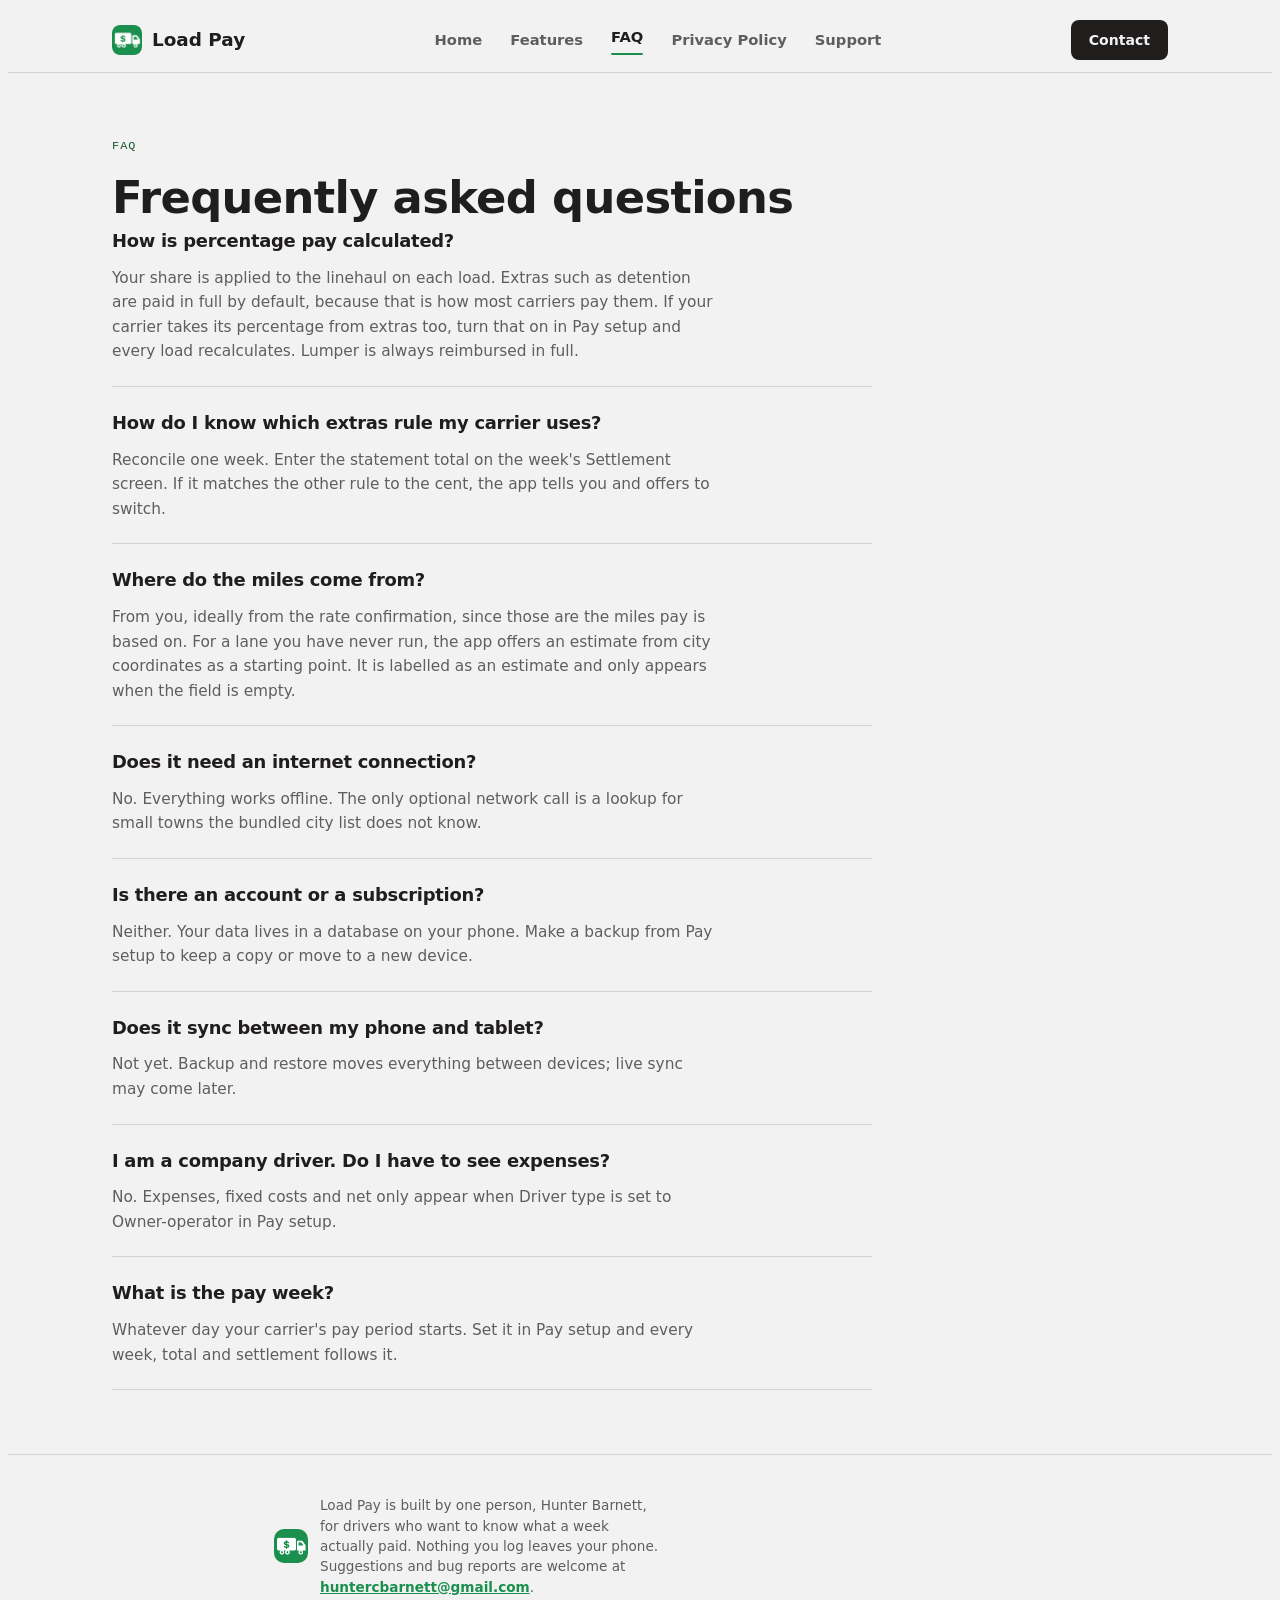
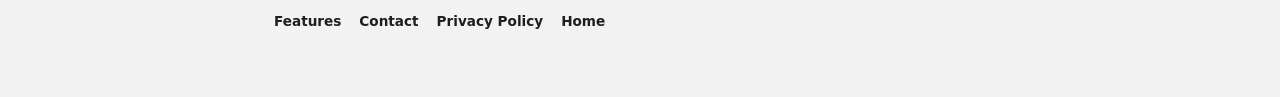
==== faq/index.html @ f5bc5a1c "Load Pay site: home, features, FAQ, privacy policy, support" ====
<!DOCTYPE html>
<html lang="en">
<head>
<meta charset="UTF-8">
<meta name="viewport" content="width=device-width, initial-scale=1.0">
<title>FAQ — Load Pay</title>
<meta name="description" content="Common questions about how Load Pay calculates percentage pay, handles extras, estimates miles and stores data.">
<link rel="icon" href="../assets/logo.png">
<link href="../assets/style.css" rel="stylesheet">
</head>
<body>

<nav class="nav">
  <div class="wrap nav-inner">
    <a class="brand" href="../">
      <img src="../assets/logo.png" alt="" width="30" height="30" style="border-radius:8px">
      <span class="brand-text">Load Pay</span>
    </a>
    <div class="nav-links">
      <a href="../">Home</a>
      <a href="../features/">Features</a>
      <a href="../faq/" aria-current="page">FAQ</a>
      <a href="../privacy/">Privacy Policy</a>
      <a href="../support/">Support</a>
    </div>
    <div class="nav-right">
      <a class="nav-cta" href="mailto:huntercbarnett@gmail.com">Contact</a>
      <details class="nav-menu">
        <summary aria-label="Menu">
          <span class="burger" aria-hidden="true"></span>
          <span class="burger-label">Menu</span>
        </summary>
        <div class="nav-menu-panel">
          <a href="../">Home</a>
          <a href="../features/">Features</a>
          <a href="../faq/" aria-current="page">FAQ</a>
          <a href="../privacy/">Privacy Policy</a>
          <a href="../support/">Support</a>
          <a class="menu-cta" href="mailto:huntercbarnett@gmail.com">Contact</a>
        </div>
      </details>
    </div>
  </div>
</nav>

<div class="wrap">
  <header class="page-head">
    <span class="kicker">FAQ</span>
    <h1>Frequently asked questions</h1>
  </header>
  <div class="faq">
    <div class="faq-item"><h3 class="faq-q">How is percentage pay calculated?</h3><p class="faq-a">Your share is applied to the linehaul on each load. Extras such as detention are paid in full by default, because that is how most carriers pay them. If your carrier takes its percentage from extras too, turn that on in Pay setup and every load recalculates. Lumper is always reimbursed in full.</p></div>
    <div class="faq-item"><h3 class="faq-q">How do I know which extras rule my carrier uses?</h3><p class="faq-a">Reconcile one week. Enter the statement total on the week's Settlement screen. If it matches the other rule to the cent, the app tells you and offers to switch.</p></div>
    <div class="faq-item"><h3 class="faq-q">Where do the miles come from?</h3><p class="faq-a">From you, ideally from the rate confirmation, since those are the miles pay is based on. For a lane you have never run, the app offers an estimate from city coordinates as a starting point. It is labelled as an estimate and only appears when the field is empty.</p></div>
    <div class="faq-item"><h3 class="faq-q">Does it need an internet connection?</h3><p class="faq-a">No. Everything works offline. The only optional network call is a lookup for small towns the bundled city list does not know.</p></div>
    <div class="faq-item"><h3 class="faq-q">Is there an account or a subscription?</h3><p class="faq-a">Neither. Your data lives in a database on your phone. Make a backup from Pay setup to keep a copy or move to a new device.</p></div>
    <div class="faq-item"><h3 class="faq-q">Does it sync between my phone and tablet?</h3><p class="faq-a">Not yet. Backup and restore moves everything between devices; live sync may come later.</p></div>
    <div class="faq-item"><h3 class="faq-q">I am a company driver. Do I have to see expenses?</h3><p class="faq-a">No. Expenses, fixed costs and net only appear when Driver type is set to Owner-operator in Pay setup.</p></div>
    <div class="faq-item"><h3 class="faq-q">What is the pay week?</h3><p class="faq-a">Whatever day your carrier's pay period starts. Set it in Pay setup and every week, total and settlement follows it.</p></div>
  </div>
</div>

<footer>
  <div class="wrap footer-inner">
    <div class="footer-brand">
      <img src="../assets/logo.png" alt="" width="34" height="34" style="border-radius:10px;flex-shrink:0;">
      <p>Load Pay is built by one person, Hunter Barnett, for drivers who want to know
      what a week actually paid. Nothing you log leaves your phone. Suggestions and
      bug reports are welcome at <a href="mailto:huntercbarnett@gmail.com">huntercbarnett@gmail.com</a>.</p>
    </div>
    <div class="footer-links">
      <a href="../features/">Features</a>
      <a href="mailto:huntercbarnett@gmail.com">Contact</a>
      <a href="../privacy/">Privacy Policy</a>
      <a href="../">Home</a>
    </div>
  </div>
</footer>
</body>
</html>
---- assets/style.css ----
:root {
    --paper: #F3F2F2;
    --paper-raised: #FAF9F9;
    --ink: #201E1D;
    --ink-soft: #605D5D;
    --accent: #1A8F4E;
    --accent-text: #0F522D;
    --accent-ink: #F7F7F7;
    --teal: #1A8F4E;
    --teal-soft: #EBF7EF;
    --line: #D7D3D3;
    --line-soft: #EAE7E7;
    --card: #FFFFFF;
    --shadow: 20 6% 20%;

    --font-display: -apple-system, "SF Pro Display", "Segoe UI", system-ui, sans-serif;
    --font-body: -apple-system, "SF Pro Text", "Segoe UI", system-ui, sans-serif;
    --font-mono: "SF Mono", Menlo, Consolas, monospace;
  }

  @media (prefers-color-scheme: dark) {
    :root:not([data-theme="light"]) {
      --paper: #151413;
      --paper-raised: #1E1C1B;
      --ink: #F3F2F2;
      --ink-soft: #B6B1B0;
      --accent: #2FA86A;
      --accent-text: #7BD0A2;
      --accent-ink: #07160D;
      --teal: #2FA86A;
      --teal-soft: #12331F;
      --line: #433E3D;
      --line-soft: #2A2726;
      --card: #211F1E;
      --shadow: 20 6% 2%;
    }
  }
  :root[data-theme="dark"] {
    --paper: #151413;
    --paper-raised: #1E1C1B;
    --ink: #F3F2F2;
    --ink-soft: #B6B1B0;
    --accent: #2FA86A;
    --accent-text: #7BD0A2;
    --accent-ink: #07160D;
    --teal: #2FA86A;
    --teal-soft: #12331F;
    --line: #433E3D;
    --line-soft: #2A2726;
    --card: #211F1E;
    --shadow: 20 6% 2%;
  }

  * { box-sizing: border-box; }
  body {
    background: var(--paper);
    color: var(--ink);
    font-family: var(--font-body);
    font-size: 16px;
    line-height: 1.6;
    -webkit-font-smoothing: antialiased;
  }
  h1, h2, h3, h4 { font-family: var(--font-display); font-weight: 800; letter-spacing: -0.015em; text-wrap: balance; margin: 0; color: var(--ink); }
  p { margin: 0; }
  a { color: inherit; }
  ::selection { background: var(--accent); color: var(--accent-ink); }
  :focus-visible { outline: 2px solid var(--teal); outline-offset: 3px; border-radius: 4px; }

  .wrap { max-width: 1120px; margin: 0 auto; padding: 0 32px; }
  @media (max-width: 640px) { .wrap { padding: 0 20px; } }

  /* ---------- Nav ---------- */
  .nav {
    position: sticky; top: 0; z-index: 40;
    background: color-mix(in srgb, var(--paper) 88%, transparent);
    backdrop-filter: blur(10px);
    border-bottom: 1px solid var(--line);
  }
  .nav-inner {
    display: flex; align-items: center; justify-content: space-between;
    height: 64px;
    /* A real gap, so the links and the Contact button can never end up
       touching — which is how they came to overlap on a tablet. */
    gap: 20px;
  }
  .brand { flex-shrink: 0; display: flex; align-items: center; gap: 10px; font-family: var(--font-display); font-weight: 600; font-size: 1.15rem; text-decoration: none; }
  .brand-mark {
    width: 30px; height: 30px; border-radius: 9px;
    background: var(--accent); color: var(--accent-ink);
    display: flex; align-items: center; justify-content: center;
    font-family: var(--font-mono); font-weight: 500; font-size: 0.8rem;
    flex-shrink: 0;
  }
  /* The gap shrinks with the viewport rather than holding 28px until the
     whole row stops fitting. The six links plus the brand and the button
     needed 784px, but the links only hid below 760px — so between those
     two numbers the row overflowed and the Contact button sat on top of
     the last link. Reported on an Android tablet, where the fallback font
     renders wider than it does here and the squeeze starts sooner. */
  .nav-links {
    display: flex; align-items: center; font-weight: 600;
    gap: clamp(14px, 2.2vw, 28px); font-size: 0.92rem;
    min-width: 0;
  }
  .nav-links a { text-decoration: none; color: var(--ink-soft); transition: color .15s; }
  .nav-links a:hover { color: var(--ink); }
  /* The nav mixes two kinds of link: five that scroll this page, two that
     leave it. Styled identically they read as one list and the jump to a
     different page comes as a surprise, so the two groups are separated
     and the ones that navigate carry a mark. */
  .nav-divider {
    width: 1px; height: 18px; background: var(--line); flex-shrink: 0;
  }
  .nav-away::after {
    content: "↗"; font-size: 0.78em; margin-left: 3px;
    vertical-align: 1px; opacity: 0.65;
  }

  .menu-heading {
    font-family: var(--font-mono); font-size: 0.66rem; font-weight: 500;
    text-transform: uppercase; letter-spacing: 0.08em;
    color: var(--ink-soft); padding: 10px 14px 4px;
  }
  .nav-menu-panel .menu-heading:first-child { padding-top: 4px; }
  .nav-cta {
    background: var(--ink); color: var(--paper);
    padding: 9px 18px; border-radius: 8px; text-decoration: none;
    font-size: 0.88rem; font-weight: 700;
    /* Neither of these may be squashed to make room: a half-width
       Contact button is what overlapping looks like from the other side. */
    flex-shrink: 0; white-space: nowrap;
  }
  /* Hidden well before the row actually runs out of room, so a device
     whose fonts render a little wider still has slack. Raised from 900
     when a seventh link was added — the number has to move with the
     content, which is the trap the original 760 fell into.
     Below this the menu button takes over: hiding the links without
     replacing them left About and the Privacy Policy reachable only from
     the footer, which is not navigation. */
  @media (max-width: 1000px) { .nav-links { display: none; } }

  .nav-right { display: flex; align-items: center; gap: 10px; flex-shrink: 0; }

  /* A native <details>, so the menu opens with no JavaScript at all. The
     small script at the end of the page only closes it after a tap. */
  .nav-menu { position: relative; display: none; }
  /* Wherever the menu exists, it holds everything — including Contact.
     One place to look beats a button in the row and a list beside it. */
  @media (max-width: 1000px) {
    .nav-menu { display: block; }
    .nav-cta { display: none; }
  }

  .nav-menu > summary {
    list-style: none; cursor: pointer; user-select: none;
    display: flex; align-items: center; gap: 8px;
    padding: 8px 14px 8px 12px; border-radius: 8px;
    border: 1px solid var(--line); background: var(--paper-raised);
    font-size: 0.86rem; font-weight: 700; color: var(--ink);
  }
  .nav-menu > summary::-webkit-details-marker { display: none; }
  .nav-menu > summary:hover { border-color: var(--accent); }

  /* Three bars drawn from one element, so there is no icon to load. */
  .burger {
    width: 16px; height: 2px; border-radius: 2px; background: currentColor;
    position: relative; display: block; flex-shrink: 0;
  }
  .burger::before, .burger::after {
    content: ""; position: absolute; left: 0; width: 16px; height: 2px;
    border-radius: 2px; background: currentColor;
  }
  .burger::before { top: -5px; }
  .burger::after { top: 5px; }
  .nav-menu[open] .burger { background: transparent; }
  .nav-menu[open] .burger::before { top: 0; transform: rotate(45deg); }
  .nav-menu[open] .burger::after { top: 0; transform: rotate(-45deg); }

  .nav-menu-panel {
    position: absolute; right: 0; top: calc(100% + 10px);
    min-width: 208px; padding: 8px;
    display: flex; flex-direction: column;
    background: var(--card); border: 1px solid var(--line);
    border-radius: 12px; box-shadow: 0 14px 34px -12px rgba(0,0,0,0.3);
  }
  .nav-menu-panel a {
    padding: 11px 14px; border-radius: 8px; text-decoration: none;
    font-size: 0.95rem; font-weight: 600; color: var(--ink);
  }
  .nav-menu-panel a:hover { background: var(--line-soft); }
  /* The one action in a list of destinations, so it is set apart. */
  .menu-cta {
    margin-top: 6px; padding-top: 14px;
    border-top: 1px solid var(--line); border-radius: 0 0 8px 8px;
    color: var(--accent-text);
  }

  @media (max-width: 400px) { .burger-label { display: none; } }

  /* The wordmark stays: with Contact in the menu the row is only the
     brand and the menu button, which fits a 320 phone with room to
     spare. It was hidden while all three had to share 375px. */

  /* ---------- Hero ---------- */
  .hero { padding: 76px 0 64px; }
  .hero-grid { display: grid; grid-template-columns: 1.05fr 0.95fr; gap: 56px; align-items: center; }
  @media (max-width: 900px) { .hero-grid { grid-template-columns: 1fr; gap: 44px; } }

  .hero h1 {
    margin-top: 4px;
    font-size: clamp(2.6rem, 5vw, 3.7rem);
    font-weight: 600; line-height: 1.04; letter-spacing: -0.01em;
  }
  .hero h1 em { font-style: italic; color: var(--accent-text); }
  .hero-sub {
    margin-top: 22px; font-size: 1.14rem; color: var(--ink-soft);
    max-width: 46ch; line-height: 1.65;
  }
  .hero-actions { display: flex; flex-wrap: wrap; gap: 14px; margin-top: 32px; }
  .btn {
    display: inline-flex; align-items: center; gap: 9px;
    padding: 13px 22px; border-radius: 9px; font-weight: 700; font-size: 0.96rem;
    text-decoration: none; border: 1px solid transparent; cursor: pointer;
    transition: transform .15s, box-shadow .15s;
  }
  .btn:hover { transform: translateY(-1px); }
  .btn-primary { background: var(--ink); color: var(--paper); }
  .btn-primary:hover { box-shadow: 0 8px 20px -8px hsl(var(--shadow) / 0.5); }
  .btn-ghost { background: transparent; border-color: var(--line); color: var(--ink); }
  .btn-ghost:hover { border-color: var(--ink-soft); }

  .hero-note { margin-top: 20px; font-size: 0.86rem; color: var(--ink-soft); display: flex; align-items: center; gap: 8px; }

  /* ---------- Hero screenshot ---------- */
  .board-mock {
    background: var(--card); border: 1px solid var(--line);
    border-radius: 20px; padding: 10px;
    box-shadow: 0 24px 60px -30px hsl(var(--shadow) / 0.45);
    max-width: 360px; margin: 0 auto;
  }
  .board-mock img {
    display: block; width: 100%; border-radius: 13px;
    /* The real screenshot is a light UI regardless of site theme — same
       reasoning as the app itself, which has no dark mode of its own. */
  }
  .shot-caption {
    text-align: center; font-size: 0.78rem; color: var(--ink-soft);
    margin-top: 12px; font-family: var(--font-mono);
  }

  /* ---------- Gallery ---------- */
  .gallery { display: grid; grid-template-columns: 1fr 1fr; gap: 40px; align-items: start; }
  @media (max-width: 760px) { .gallery { grid-template-columns: 1fr; } }
  .gallery-shot {
    background: var(--card); border: 1px solid var(--line); border-radius: 18px;
    padding: 10px; box-shadow: 0 20px 45px -28px hsl(var(--shadow) / 0.4);
  }
  .gallery-shot img { display: block; width: 100%; border-radius: 11px; }
  .gallery-text h3 { font-size: 1.2rem; font-weight: 700; font-family: var(--font-body); margin-bottom: 10px; }
  .gallery-text p { color: var(--ink-soft); font-size: 0.96rem; line-height: 1.6; }
  .gallery-col { display: flex; flex-direction: column; gap: 18px; }
  @media (max-width: 760px) { .gallery-col { order: -1; } }

  /* ---------- Section shell ---------- */
  section { padding: 84px 0; border-top: 1px solid var(--line); }
  .section-head { max-width: 640px; margin-bottom: 48px; }
  .kicker {
    font-family: var(--font-mono); font-size: 0.74rem; font-weight: 500;
    text-transform: uppercase; letter-spacing: 0.09em; color: var(--accent-text); margin-bottom: 12px; display: block;
  }
  .section-head h2 { font-size: clamp(1.7rem, 3vw, 2.3rem); font-weight: 600; }
  .section-head p { margin-top: 14px; font-size: 1.05rem; color: var(--ink-soft); }

  /* ---------- Feature grid ---------- */
  .feature-grid { display: grid; grid-template-columns: repeat(3, 1fr); gap: 1px; background: var(--line); border: 1px solid var(--line); border-radius: 16px; overflow: hidden; }
  @media (max-width: 860px) { .feature-grid { grid-template-columns: repeat(2, 1fr); } }
  @media (max-width: 560px) { .feature-grid { grid-template-columns: 1fr; } }
  .feature {
    background: var(--card); padding: 28px 26px; display: flex; flex-direction: column; gap: 14px;
  }
  .feature .icon {
    width: 38px; height: 38px; border-radius: 10px; background: var(--line-soft);
    display: flex; align-items: center; justify-content: center; color: var(--teal);
  }
  .feature h3 { font-size: 1.05rem; font-weight: 700; font-family: var(--font-body); }
  .feature p { font-size: 0.92rem; color: var(--ink-soft); line-height: 1.55; }
  .feature .tag {
    font-family: var(--font-mono); font-size: 0.7rem; color: var(--ink-soft);
    background: var(--paper-raised); border: 1px solid var(--line); padding: 2px 8px;
    border-radius: 100px; align-self: flex-start; margin-top: -2px;
  }

  /* ---------- Stats ---------- */
  .stats { display: grid; grid-template-columns: repeat(3, 1fr); gap: 28px; }
  @media (max-width: 760px) { .stats { grid-template-columns: 1fr; } }
  .stat .num { font-family: var(--font-display); font-size: 2.6rem; font-weight: 600; color: var(--ink); font-variant-numeric: tabular-nums; }
  .stat .num span { color: var(--accent-text); }
  .stat .label { margin-top: 6px; font-size: 0.9rem; color: var(--ink-soft); max-width: 24ch; }

  .quote-block {
    margin-top: 56px; padding: 32px 36px; background: var(--paper-raised);
    border-left: 3px solid var(--accent); border-radius: 4px 14px 14px 4px;
  }
  .quote-block p { font-family: var(--font-display); font-size: 1.28rem; font-style: italic; line-height: 1.5; color: var(--ink); }
  .quote-block cite { display: block; margin-top: 14px; font-family: var(--font-body); font-style: normal; font-size: 0.86rem; color: var(--ink-soft); font-weight: 600; }

  /* ---------- Docs ---------- */
  #docs { padding-top: 84px; }
  .docs-layout { display: grid; grid-template-columns: 220px 1fr; gap: 56px; align-items: start; }
  @media (max-width: 860px) { .docs-layout { grid-template-columns: 1fr; } }

  .docs-nav { position: sticky; top: 84px; display: flex; flex-direction: column; gap: 2px; }
  @media (max-width: 860px) { .docs-nav { position: static; flex-direction: row; flex-wrap: wrap; margin-bottom: 8px; } }
  .docs-nav-group { margin-bottom: 18px; }
  .docs-nav-title { font-family: var(--font-mono); font-size: 0.68rem; text-transform: uppercase; letter-spacing: 0.08em; color: var(--ink-soft); margin-bottom: 8px; display: block; }
  .docs-nav a {
    display: block; padding: 6px 10px; margin-left: -10px; border-radius: 7px;
    font-size: 0.89rem; color: var(--ink-soft); text-decoration: none; font-weight: 600;
  }
  .docs-nav a:hover { background: var(--line-soft); color: var(--ink); }

  .doc-section { margin-bottom: 52px; scroll-margin-top: 84px; }
  .doc-section h3 {
    font-size: 1.28rem; font-weight: 600; padding-bottom: 14px; margin-bottom: 20px;
    border-bottom: 1px solid var(--line); display: flex; align-items: center; gap: 12px;
  }
  .doc-num {
    font-family: var(--font-mono); font-size: 0.78rem; color: var(--teal);
    background: var(--teal-soft); width: 26px; height: 26px; border-radius: 7px;
    display: flex; align-items: center; justify-content: center; flex-shrink: 0;
  }
  .doc-section p { color: var(--ink-soft); margin-bottom: 14px; max-width: 68ch; }
  .doc-section p:last-child { margin-bottom: 0; }
  .doc-section strong { color: var(--ink); font-weight: 700; }
  .doc-section ul, .doc-section ol { margin: 0 0 14px; padding-left: 22px; color: var(--ink-soft); max-width: 66ch; }
  .doc-section li { margin-bottom: 8px; line-height: 1.55; }
  .doc-section li::marker { color: var(--teal); font-weight: 700; }
  .setting {
    font-family: var(--font-mono); font-size: 0.82rem; color: var(--ink);
    background: var(--paper-raised); border: 1px solid var(--line);
    padding: 1px 7px; border-radius: 5px; white-space: nowrap;
  }
  .callout {
    background: var(--paper-raised); border: 1px solid var(--line); border-radius: 10px;
    padding: 16px 18px; margin: 18px 0; font-size: 0.92rem; color: var(--ink-soft);
    display: flex; gap: 12px;
  }
  .callout .mark { color: var(--accent-text); font-weight: 700; flex-shrink: 0; font-family: var(--font-mono); }
  .callout.privacy { border-color: color-mix(in srgb, var(--teal) 40%, var(--line)); }
  .callout.privacy .mark { color: var(--teal); }

  /* ---------- FAQ ---------- */
  .faq { max-width: 760px; }
  .faq-item { border-bottom: 1px solid var(--line); padding: 22px 0; }
  .faq-item:first-child { padding-top: 0; }
  .faq-q { font-family: var(--font-display); font-size: 1.12rem; font-weight: 600; margin-bottom: 10px; }
  .faq-a { color: var(--ink-soft); font-size: 0.96rem; max-width: 62ch; }

  /* ---------- Footer ---------- */
  footer { padding: 48px 0 60px; }
  .footer-inner { display: flex; justify-content: space-between; align-items: flex-end; flex-wrap: wrap; gap: 20px; }
  .footer-brand { display: flex; align-items: center; gap: 14px; }
  .footer-inner p { font-size: 0.85rem; color: var(--ink-soft); max-width: 40ch; line-height: 1.6; }
  .footer-links { display: flex; gap: 20px; font-size: 0.86rem; font-weight: 700; }
  .footer-links a { text-decoration: none; color: var(--ink); }
  .footer-links a:hover { color: var(--teal); }

  /* ---------- About teaser ---------- */
  #about-teaser { border-top: 1px solid var(--line); }
  .about-teaser-card {
    display: flex; align-items: center; justify-content: space-between;
    gap: 32px; flex-wrap: wrap;
    background: var(--paper-raised); border: 1px solid var(--line);
    border-left: 3px solid var(--accent);
    border-radius: 16px; padding: 32px 34px;
  }
  .about-teaser-card h2 { font-size: 1.5rem; font-weight: 600; }
  .about-teaser-card p {
    margin-top: 12px; color: var(--ink-soft); max-width: 58ch;
    font-size: 0.98rem;
  }
  .about-teaser-card .btn { flex-shrink: 0; }

  /* ---------- Support ---------- */
  .support-grid { display: flex; flex-wrap: wrap; gap: 16px; }
  .support-card {
    display: flex; align-items: center; gap: 14px; min-width: 236px;
    background: var(--card); border: 1px solid var(--line); border-radius: 12px;
    padding: 15px 20px; text-decoration: none; color: var(--ink);
    transition: border-color .15s, transform .15s;
  }
  .support-card:hover { border-color: var(--accent); transform: translateY(-2px); }
  .support-card:focus-visible { outline: 2px solid var(--accent); outline-offset: 3px; }
  .support-mark {
    width: 40px; height: 40px; border-radius: 11px; flex-shrink: 0;
    display: grid; place-items: center;
    font-family: var(--font-display); font-weight: 700; font-size: 1.15rem;
    background: var(--accent); color: var(--accent-ink);
  }
  .support-mark.cash { background: var(--teal); color: var(--paper-raised); }
  .support-name { font-weight: 700; font-size: 0.95rem; display: block; }
  .support-handle { font-family: var(--font-mono); font-size: 0.83rem; color: var(--ink-soft); }

  /* ---------- Hero ---------- */
  header.hero { padding: 68px 0 8px; }
  .kicker {
    font-family: var(--font-mono); font-size: 0.74rem; font-weight: 500;
    text-transform: uppercase; letter-spacing: 0.09em; color: var(--accent-text);
    margin-bottom: 16px; display: block;
  }
  h1 { font-size: clamp(2.1rem, 5.2vw, 3.1rem); font-weight: 600; line-height: 1.12; }
  .lede {
    margin-top: 24px; font-size: 1.12rem; line-height: 1.62;
    color: var(--ink-soft); max-width: 56ch;
  }
  /* A rule that reads as a signature stroke rather than a divider. */
  .lede::before {
    content: ""; display: block; width: 54px; height: 3px; border-radius: 2px;
    background: var(--accent); margin-bottom: 24px;
  }

  main { padding-bottom: 40px; }
  .about-section { margin-top: 56px; scroll-margin-top: 80px; }
  .about-section h2 {
    font-size: 1.32rem; font-weight: 600; padding-bottom: 12px; margin-bottom: 18px;
    border-bottom: 1px solid var(--line);
  }
  .about-section p { color: var(--ink-soft); margin-bottom: 14px; max-width: 66ch; }
  .about-section p:last-child { margin-bottom: 0; }


  /* ---------- The honest three ---------- */
  /* Three across where they fit, one across where they don't — never two
     with a third stranded on its own row, which is what 240px gave at this
     column width. */
  .honest-grid {
    display: grid; gap: 16px; margin-top: 26px;
    grid-template-columns: repeat(auto-fit, minmax(205px, 1fr));
  }
  @media (max-width: 700px) { .honest-grid { grid-template-columns: 1fr; } }
  .honest-card {
    background: var(--card); border: 1px solid var(--line);
    border-radius: 14px; padding: 22px 24px 24px;
    /* The top edge carries the meaning: what you gain, what it costs, and
       the question nobody likes being asked. */
    border-top: 3px solid var(--line);
  }
  .honest-card.good { border-top-color: var(--teal); }
  .honest-card.cost { border-top-color: var(--accent); }
  .honest-card.stop { border-top-color: var(--ink-soft); }
  .honest-label {
    display: block; font-family: var(--font-mono); font-size: 0.7rem;
    font-weight: 500; text-transform: uppercase; letter-spacing: 0.08em;
    color: var(--ink); margin-bottom: 10px;
  }
  .honest-card p { font-size: 0.93rem; line-height: 1.62; margin: 0; }


  /* ---------- Facts ---------- */
  .facts { margin: 4px 0 0; display: grid; gap: 0; }
  .facts > div {
    display: flex; flex-wrap: wrap; gap: 4px 18px;
    padding: 13px 0; border-bottom: 1px solid var(--line-soft);
  }
  .facts > div:last-child { border-bottom: 0; }
  .facts dt {
    font-family: var(--font-mono); font-size: 0.74rem; text-transform: uppercase;
    letter-spacing: 0.07em; color: var(--ink-soft); min-width: 118px;
    padding-top: 3px;
  }
  .facts dd { margin: 0; font-weight: 600; color: var(--ink); }
  /* On a narrow screen the long values wrap onto their own line anyway,
     so half the rows aligned and half didn't. Stack every row instead of
     letting the content decide row by row. */
  @media (max-width: 560px) {
    .facts > div { flex-direction: column; gap: 3px; }
    .facts dt { min-width: 0; padding-top: 0; }
  }


  /* ---------- Sign-off ---------- */
  .signoff {
    margin-top: 60px; padding: 30px 32px;
    background: var(--teal-soft);
    border: 1px solid color-mix(in srgb, var(--teal) 32%, transparent);
    border-radius: 16px;
  }
  .signoff p { color: var(--ink); max-width: 60ch; }
  .signoff-name {
    margin-top: 14px; font-family: var(--font-display); font-size: 1.15rem;
    font-weight: 600; font-style: italic;
  }

  footer { border-top: 1px solid var(--line); padding: 40px 0 56px; margin-top: 64px; }
  .footer-inner {
    display: flex; align-items: center; gap: 14px; flex-wrap: wrap;
    justify-content: space-between; max-width: 780px; margin: 0 auto; padding: 0 24px;
  }
  .footer-brand { display: flex; align-items: center; gap: 12px; }
  .footer-brand p { font-size: 0.85rem; color: var(--ink-soft); max-width: 40ch; line-height: 1.5; }
  .footer-links { display: flex; gap: 18px; font-size: 0.85rem; font-weight: 700; flex-wrap: wrap; }
  .footer-links a { text-decoration: none; color: var(--ink); }
  .footer-links a:hover { color: var(--teal); }

  /* ---------- Page nav ---------- */
  /* Every entry is a real page now, so the two-kinds-of-link problem is
     gone with the single page it came from: no anchors, no outbound
     marker, no "on this page" group. */
  .nav-links a[aria-current="page"] { color: var(--ink); }
  .nav-links a[aria-current="page"]::after {
    content: ""; display: block; height: 2px; border-radius: 2px;
    background: var(--accent); margin-top: 4px;
  }
  .nav-menu-panel a[aria-current="page"] {
    background: var(--line-soft); color: var(--ink);
  }

  /* ---------- Page header, shared by every inner page ---------- */
  /* Less bottom padding when the H1 stands alone, since the section that
     follows brings its own headline. */
  .page-head { padding: 64px 0 4px; }
  .page-head h1 { font-size: clamp(2rem, 4.6vw, 2.8rem); font-weight: 600; line-height: 1.14; }
  .page-head .page-sub {
    margin-top: 18px; font-size: 1.08rem; color: var(--ink-soft); max-width: 62ch;
  }

  /* ---------- Next/prev, so a page is not a dead end ---------- */
  .page-nav {
    display: flex; justify-content: space-between; gap: 16px; flex-wrap: wrap;
    margin-top: 64px; padding-top: 28px; border-top: 1px solid var(--line);
  }
  .page-nav a {
    display: flex; flex-direction: column; gap: 3px; text-decoration: none;
    color: var(--ink); font-weight: 700; font-size: 0.98rem;
  }
  .page-nav span {
    font-family: var(--font-mono); font-size: 0.68rem; text-transform: uppercase;
    letter-spacing: 0.08em; color: var(--ink-soft); font-weight: 500;
  }
  .page-nav a:hover { color: var(--teal); }
  .page-nav .next { text-align: right; margin-left: auto; }

  /* ---------- Home: where to go next ---------- */
  /* Exactly four cards, so the columns are stated rather than fitted:
     auto-fit gave three across with the fourth stranded on its own row. */
  .home-grid {
    display: grid; gap: 16px; margin-top: 44px;
    grid-template-columns: repeat(4, 1fr);
  }
  @media (max-width: 1040px) { .home-grid { grid-template-columns: repeat(2, 1fr); } }
  @media (max-width: 600px)  { .home-grid { grid-template-columns: 1fr; } }
  .home-card {
    display: block; text-decoration: none; color: inherit;
    background: var(--paper-raised); border: 1px solid var(--line);
    border-radius: 14px; padding: 24px 26px; transition: border-color .15s, transform .15s;
  }
  .home-card:hover { border-color: var(--accent); transform: translateY(-2px); }
  .home-card h3 {
    font-family: var(--font-display); font-size: 1.08rem; font-weight: 600;
    margin: 0 0 8px;
  }
  .home-card p { font-size: 0.93rem; color: var(--ink-soft); line-height: 1.6; margin: 0; }
  .home-card .go {
    display: inline-block; margin-top: 12px; font-size: 0.86rem;
    font-weight: 700; color: var(--accent-text);
  }

  /* ---------- Screenshot gallery ---------- */
  /* A row that scrolls with snap on a phone and becomes a grid when there
     is room. No lightbox and no carousel script: the images are the point,
     and a gallery that needs JavaScript to show them is a gallery that
     shows nothing when it fails. */
  .shots {
    display: grid; gap: 18px; margin-top: 40px;
    grid-template-columns: repeat(5, minmax(0, 1fr));
  }
  .shot { margin: 0; display: flex; flex-direction: column; }
  .shot img {
    width: 100%; height: auto; display: block;
    border-radius: 14px; border: 1px solid var(--line);
    background: var(--card);
    box-shadow: 0 18px 34px -20px rgba(0,0,0,0.45);
  }
  .shot figcaption {
    margin-top: 14px; font-size: 0.86rem; line-height: 1.55;
    color: var(--ink-soft);
  }
  .shot figcaption strong {
    display: block; color: var(--ink); font-size: 0.93rem;
    font-weight: 700; margin-bottom: 3px;
  }

  @media (max-width: 1040px) {
    .shots { grid-template-columns: repeat(3, minmax(0, 1fr)); }
  }
  /* On a phone the row scrolls sideways and each shot is cropped to its
     top. A phone screenshot is about 2:1, so showing a whole phone screen
     on a phone screen spends more than half the viewport — and the lower
     half of most of these is empty background anyway. The title bar names
     the screen and the first rows carry the content, with a soft fade at
     the cut so it reads as deliberate rather than clipped. */
  @media (max-width: 720px) {
    .shots {
      display: flex; gap: 14px;
      overflow-x: auto; scroll-snap-type: x mandatory;
      margin-left: -24px; margin-right: -24px;
      padding: 4px 24px 10px;
      -webkit-overflow-scrolling: touch;
      scrollbar-width: thin;
    }
    .shot { flex: 0 0 54%; scroll-snap-align: center; position: relative; }
    .shot img {
      height: 210px; object-fit: cover; object-position: top center;
      border-bottom-left-radius: 4px; border-bottom-right-radius: 4px;
    }
    .shot::after {
      content: ""; position: absolute; left: 1px; right: 1px;
      top: 182px; height: 28px; pointer-events: none;
      border-radius: 0 0 4px 4px;
      background: linear-gradient(to bottom,
        rgba(255,253,246,0), var(--card));
    }
    .shot figcaption { margin-top: 12px; font-size: 0.82rem; }
    .shot figcaption strong { font-size: 0.89rem; }
  }


  /* The email is a link inside footer prose, which is set in the muted
     ink — it needs to be visibly a link without shouting. */
  .footer-brand p a { color: var(--teal); font-weight: 600; }
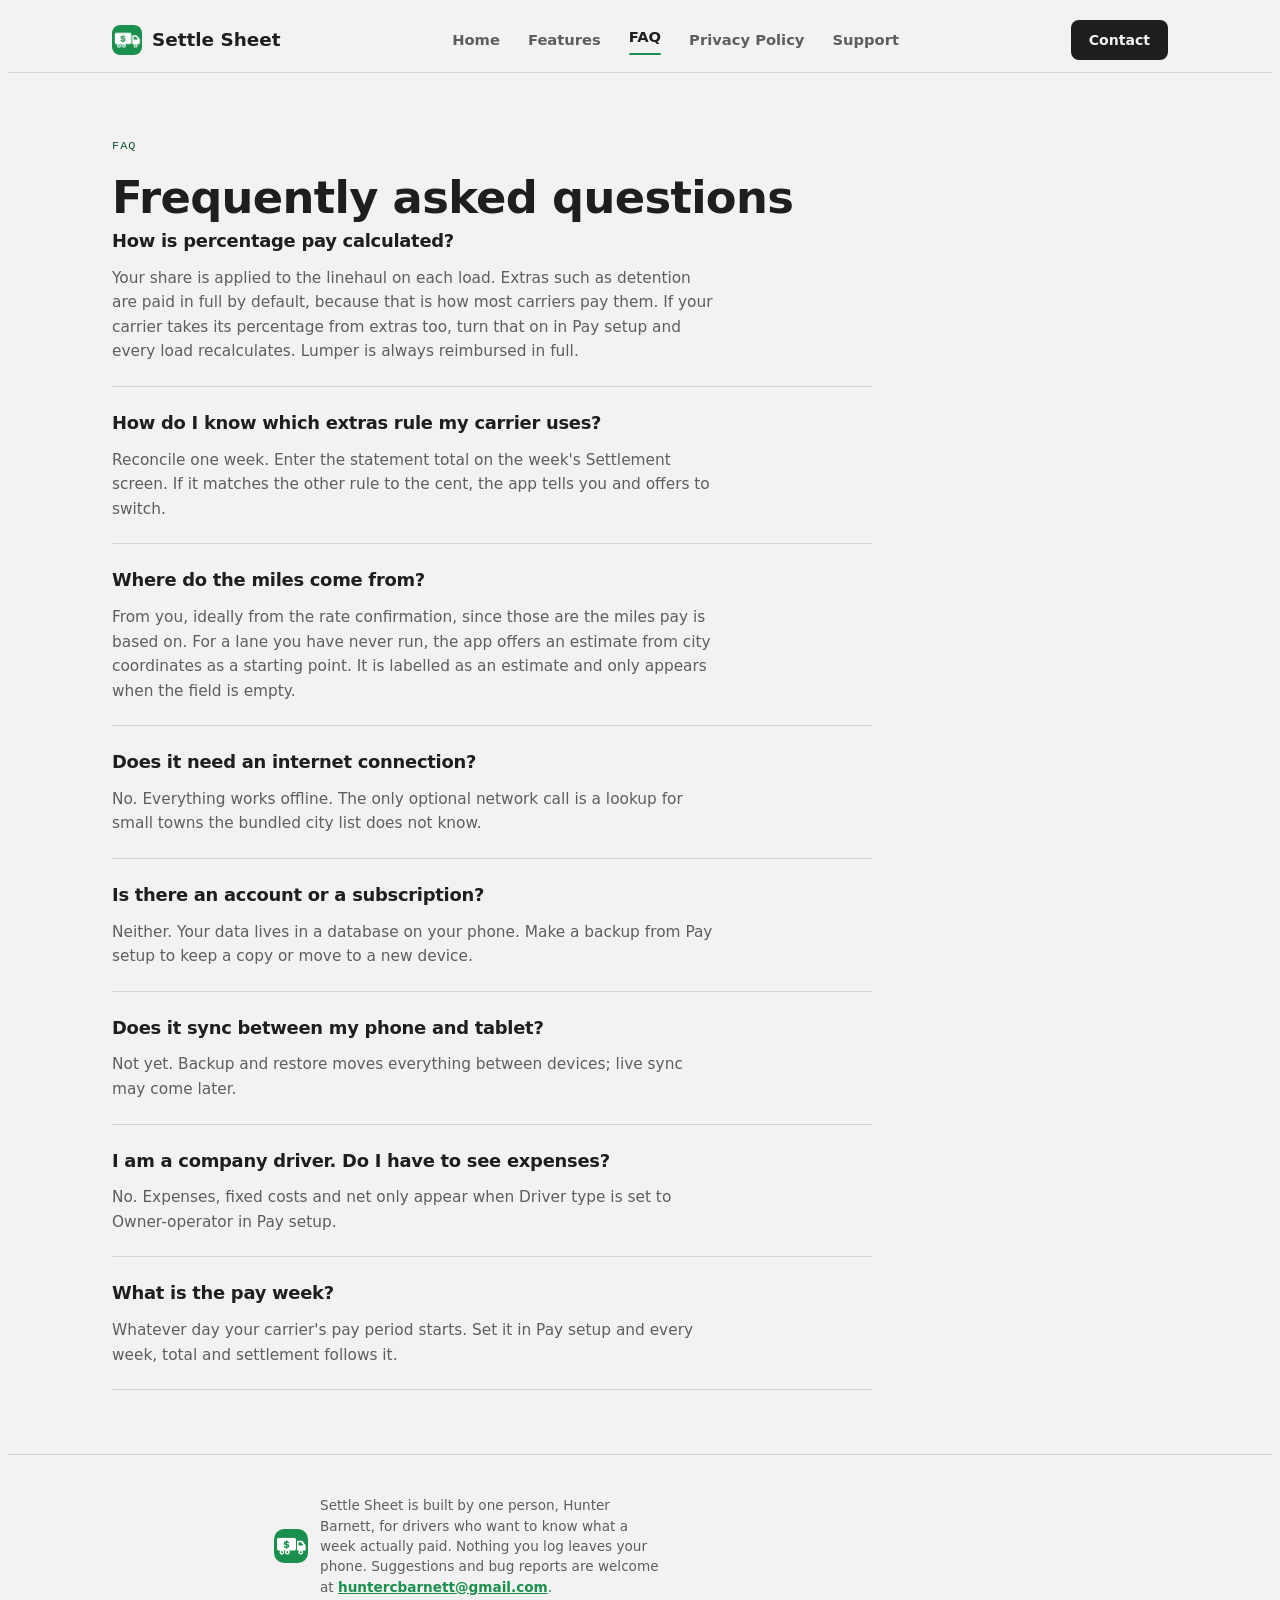
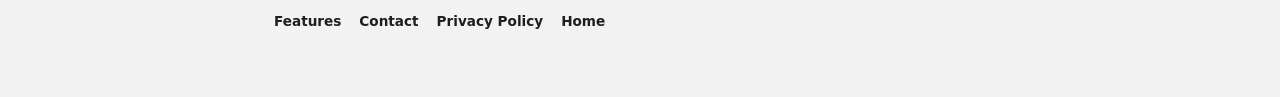
==== commit d820208e: "Rename to Settle Sheet" ====
--- a/faq/index.html
+++ b/faq/index.html
@@ -3,8 +3,8 @@
 <head>
 <meta charset="UTF-8">
 <meta name="viewport" content="width=device-width, initial-scale=1.0">
-<title>FAQ — Load Pay</title>
-<meta name="description" content="Common questions about how Load Pay calculates percentage pay, handles extras, estimates miles and stores data.">
+<title>FAQ — Settle Sheet</title>
+<meta name="description" content="Common questions about how Settle Sheet calculates percentage pay, handles extras, estimates miles and stores data.">
 <link rel="icon" href="../assets/logo.png">
 <link href="../assets/style.css" rel="stylesheet">
 </head>
@@ -14,7 +14,7 @@
   <div class="wrap nav-inner">
     <a class="brand" href="../">
       <img src="../assets/logo.png" alt="" width="30" height="30" style="border-radius:8px">
-      <span class="brand-text">Load Pay</span>
+      <span class="brand-text">Settle Sheet</span>
     </a>
     <div class="nav-links">
       <a href="../">Home</a>
@@ -64,7 +64,7 @@
   <div class="wrap footer-inner">
     <div class="footer-brand">
       <img src="../assets/logo.png" alt="" width="34" height="34" style="border-radius:10px;flex-shrink:0;">
-      <p>Load Pay is built by one person, Hunter Barnett, for drivers who want to know
+      <p>Settle Sheet is built by one person, Hunter Barnett, for drivers who want to know
       what a week actually paid. Nothing you log leaves your phone. Suggestions and
       bug reports are welcome at <a href="mailto:huntercbarnett@gmail.com">huntercbarnett@gmail.com</a>.</p>
     </div>
